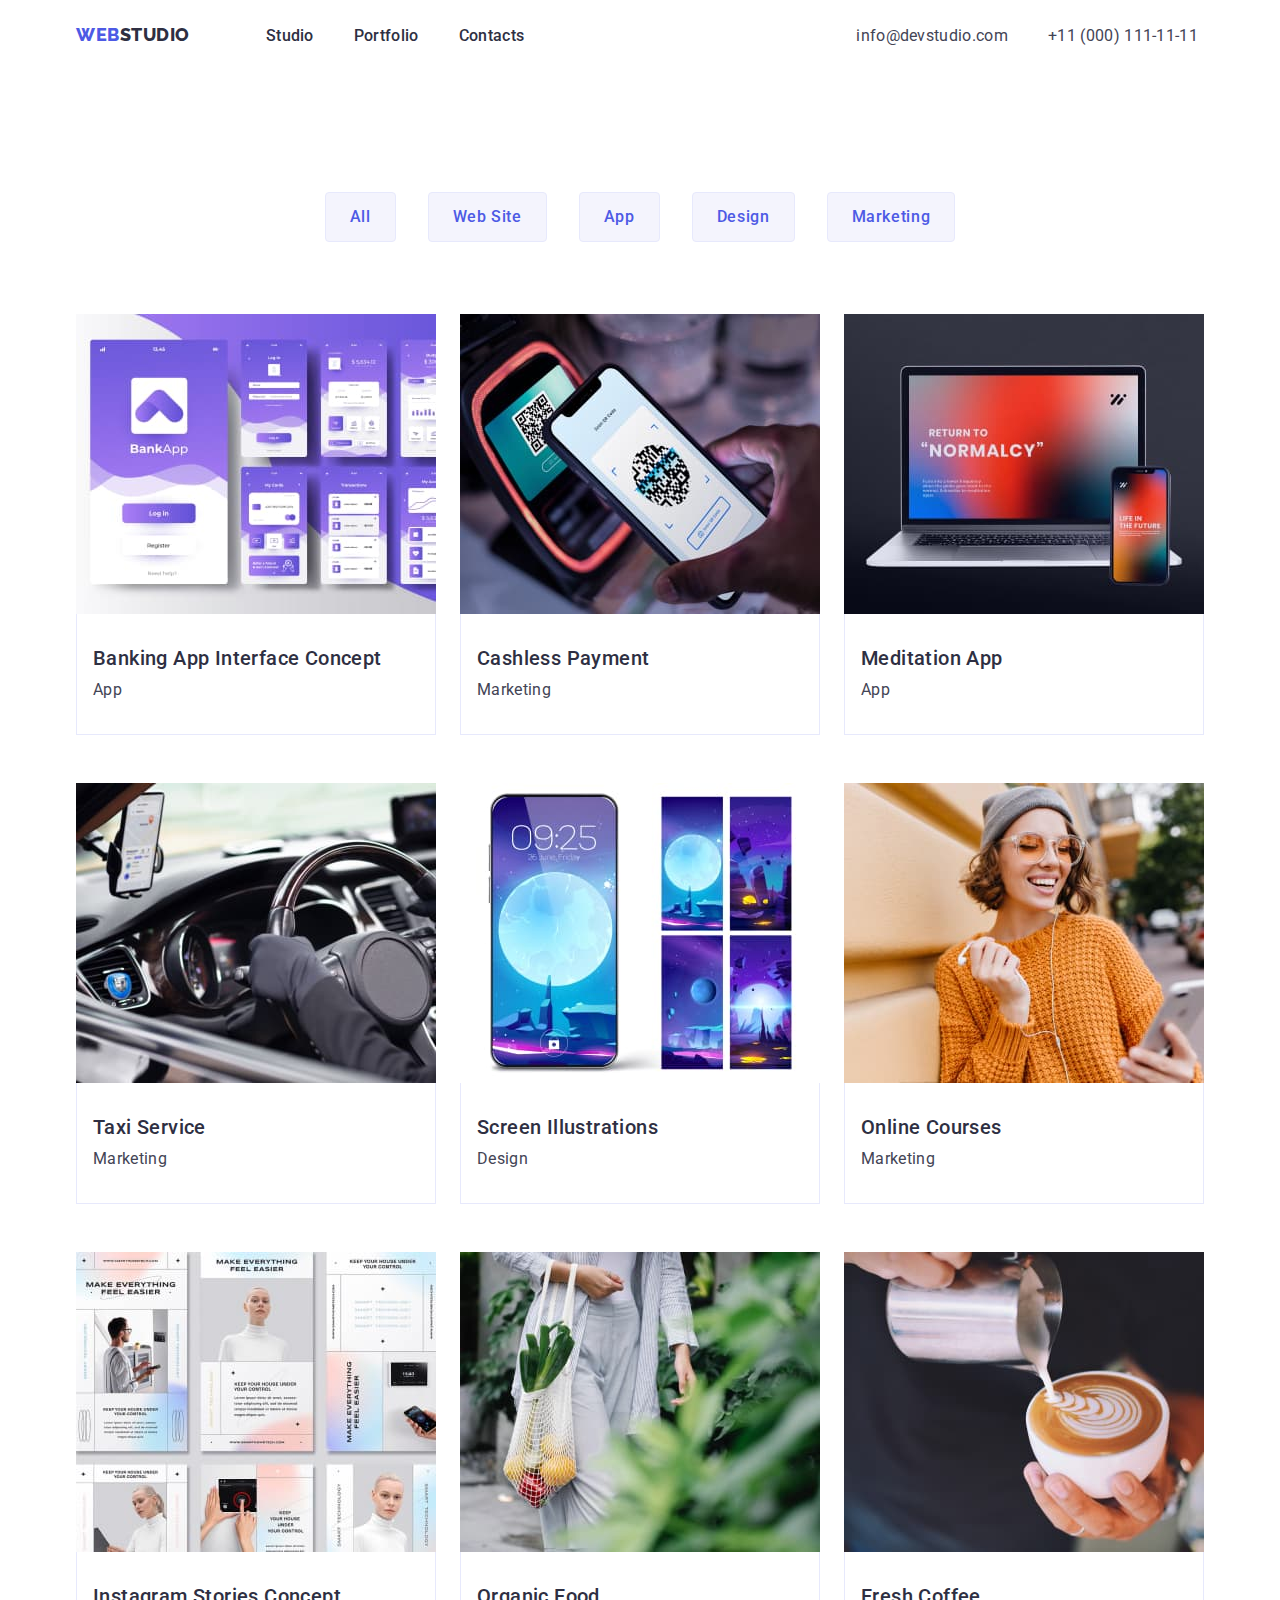
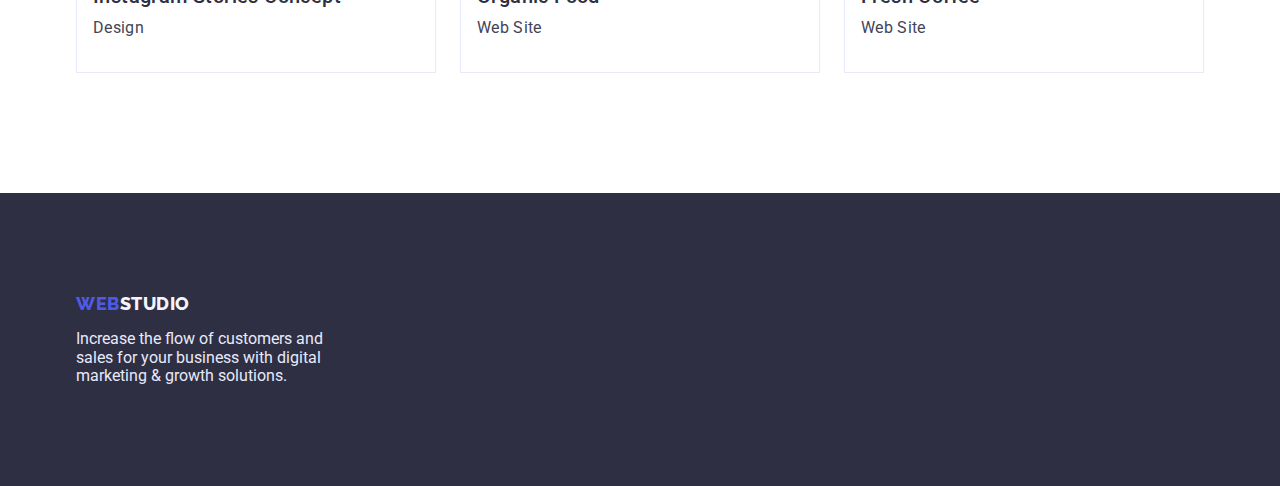
==== portfolio.html @ 3272027f "add index html" ====
<!DOCTYPE html>
<html lang="en">
  <head>
    <meta charset="UTF-8"/>
    <meta http-equiv="X-UA-Compatible" content="IE=edge"/>
    <meta name="viewport" content="width=, initial-scale=1.0"/>
    <title>Document</title>
    <link rel="preconnect" href="https://fonts.googleapis.com">
<link rel="preconnect" href="https://fonts.gstatic.com" crossorigin>
<link href="https://fonts.googleapis.com/css2?family=Raleway:wght@800&family=Roboto:wght@400;500;700;900&display=swap" rel="stylesheet">
<link rel="stylesheet" href="https://cdnjs.cloudflare.com/ajax/libs/modern-normalize/1.1.0/modern-normalize.min.css">
    <link rel="stylesheet" href="./css/styles.css">
  </head>
  <body class="body" id="body">
        <!-- Header -->
        <header class="header">
            <div class="container">
                <nav class="header-nav list">
                <a class="header-logo-web link" href="./index.html">WEB<span class="header-logo-studio link">studio</span></a>
                <ul class="header-list list link">
                    <li class="header-item">
                    <a class="header-link link" href="./index.html">Studio</a></li>
                    <li class="header-item">
                    <a class="header-link link" href="./portfolio.html">Portfolio</a></li>
                    <li class="header-item">
                    <a class="header-link link" href="">Contacts</a></li>
                </ul>
                </nav>
                <address class="address">
                    <ul class="address-list list">
                    <li>
                        <a class="header-mail link" href="mailto:info@devstudio.com">info@devstudio.com</a>
                    </li>
                    <li>
                        <a class="header-mail link" href="tel:+110001111111">+11 (000) 111-11-11</a>
                    </li>
                    </ul>
                </address>
            </div>
          </header>
        <!-- Main -->
        <main>
            <section>
                <h1 hidden>portfolio</h1>
                <div class="container-portfolio">
                        <ul class="portfolio-btn-list list">
                        <li><button class="portfolio-btn" type="button">All</button></li>
                        <li><button class="portfolio-btn" type="button">Web Site</button></li>
                        <li><button class="portfolio-btn" type="button">App</button></li>
                        <li><button class="portfolio-btn" type="button">Design</button></li>
                        <li><button class="portfolio-btn" type="button">Marketing</button></li>
                    </ul>
                    <ul class="portfolio-about list">
                        <li class="portfolio-title">
                                <a class="link" href=""><img src="./images/Project-card-1.jpg" alt="Project-card-1">                       
                                    <div class="portfolio-image">
                                        <h2 class="strategy-title">Banking App Interface Concept</h2>
                                        <p class="strategy-subtitle">App</p>
                                    </div>
                                </a> 
                        </li>
                        <li class="portfolio-title">
                                <a class="link" href=""><img src="./images/Project-card-2.jpg" alt="Project-card-2">
                                    <div class="portfolio-image">
                                        <h2 class="strategy-title">Cashless Payment</h2>
                                        <p class="strategy-subtitle">Marketing</p>
                                    </div>
                                </a>
                        </li>
                       <li class="portfolio-title">
                                <a class="link" href=""><img src="./images/Project-card-3.jpg" alt="Project-card-3">
                                    <div class="portfolio-image">
                                        <h2 class="strategy-title">Meditation App</h2>
                                        <p class="strategy-subtitle">App</p>
                                    </div>
                                </a>
                        </li>                   
                        <li class="portfolio-title">
                                <a class="link" href=""><img src="./images/Project-card-4.jpg" alt="Project-card-1">    
                                    <div class="portfolio-image">
                                        <h2 class="strategy-title">Taxi Service</h2>
                                        <p class="strategy-subtitle">Marketing</p>
                                    </div>
                                </a>
                        </li>
                        <li class="portfolio-title">
                                <a class="link" href=""><img src="./images/Project-card-5.jpg" alt="Project-card-2">
                                    <div class="portfolio-image">
                                        <h2 class="strategy-title">Screen Illustrations</h2>
                                        <p class="strategy-subtitle">Design</p>
                                    </div>
                                </a>
                        </li>
                        <li class="portfolio-title">
                                <a class="link" href=""><img src="./images/Project-card-6.jpg" alt="Project-card-3"> 
                                    <div class="portfolio-image">
                                        <h2 class="strategy-title">Online Courses</h2>
                                        <p class="strategy-subtitle">Marketing</p>
                                    </div>
                                </a>
                        </li>
                        <li class="portfolio-title">
                                <a class="link" href=""><img src="./images/Project-card-7.jpg" alt="Project-card-1">
                                    <div class="portfolio-image">
                                        <h2 class="strategy-title">Instagram Stories Concept</h2>
                                        <p class="strategy-subtitle">Design</p>
                                    </div>
                                </a>
                        </li>
                        <li class="portfolio-title">
                                <a class="link" href=""><img src="./images/Project-card-8.jpg" alt="Project-card-2">
                                    <div class="portfolio-image">
                                        <h2 class="strategy-title">Organic Food</h2>
                                        <p class="strategy-subtitle">Web Site</p>
                                    </div>
                                </a>
                        </li>
                        <li class="portfolio-title">
                                <a class="link" href=""><img src="./images/Project-card-9.jpg" alt="Project-card-3">
                                    <div class="portfolio-image">
                                        <h2 class="strategy-title">Fresh Coffee</h2>
                                        <p class="strategy-subtitle">Web Site</p>
                                    </div>
                                </a>
                        </li>
                    </ul>  
            </section>
        </main>
        <!-- Footer -->
        <footer class="footer">
            <div class="container">
              <div class="footer-position">
              <a class="footer-logo-web link" href="./index.html">WEB<span class="footer-logo-studio">Studio</span></a>
              <p class="footer-logo-text">Increase the flow of customers and sales for your business with digital marketing & growth solutions.</p>
            </div>
            </div>
          </footer>
   </body>
</html>
---- css/styles.css ----
:root {
--IRIS: #4D5AE5;
--OCEAN: #404BBF;
--NAVY-BLUE: #2E2F42;
--GREEN: #31D0AA;
--SLATE: #434455;
--LIGHT-SLATE: #8E8F99;
--CORNFLOWER: #E7E9FC;
--CLOUD: #F4F4FD;
--NAVY-BLUE-MODAL: #2E2F42;
--GREY: #2E2F42;
--WHITE: #FFFFFF;
--DAIRY: #FCFCFC;
}

p,
ul,
li,
h1,
h2,
h3,
h4,
h5,
h6
    {
    margin: 0;
    padding: 0;

}

ul {
    padding-left: 0;
    margin: 0;
}

img {
    display: block;
    max-width: 100%;
    height: auto;
}

body {
    font-family: "Roboto", sans-serif;
    color: #434455;
}

img {
    display: block;
    max-width: 100%;
    height: auto;
}

.link {
    text-decoration: none;
}

.list {
    list-style: none;
}


.container {
    width: 1158px;
    padding-left: 15px;
    padding-right: 15px;
    margin: 0 auto;
    display: flex;
}

/*header*/


.header-logo-web{
    font-family: 'Raleway', sans-serif;;
    font-style: normal;
    font-weight: 800;
    font-size: 18px;
    line-height: 1.17;
    letter-spacing: 0.03em;
    text-transform: uppercase;
    color: var(--IRIS);
    padding-top: 24px;
    padding-bottom: 24px;
    display: flex;
    margin-right: 76px;
}

.header-logo-studio {
    font-family: 'Raleway', sans-serif;
    font-style: normal;
    font-weight: 800;
    font-size: 18px;
    line-height: 1.17;
    letter-spacing: 0.03em;
    text-transform: uppercase;
    color:var(--NAVY-BLUE);
}
.header-list {
    display: flex;
    gap: 40px;
    padding-top: 24px;
    padding-bottom: 24px;
}
.address {
    font-style: normal;
 
}
.address-list {
    display: flex;
  gap: 40px;
  padding-top: 24px;
  padding-bottom: 24px;
  margin-left: 332px;
}

.header-nav {
    display: flex;
}

.header-item {
    display: flex;
    
}

.header-link {
    font-weight: 500;
    font-size: 16px;
    line-height: 1.5;
    letter-spacing: 0.02em;
    color:var(--NAVY-BLUE);
    display: flex;
}
.header-link:hover {
    color:#404bbf;
}
.header-link:focus {
    color:#404bbf;
}

.header-mail {
    font-style: normal;
    font-weight: 400;
    font-size: 16px;
    line-height: 1.5;
    letter-spacing: 0.02em;
    color:var(--SLATE);
    display: flex;
}

.header-mail:hover {
    color:#404bbf;
}
.header-mail:focus {
    color:#404bbf;
}
/*1 Section*/

.order-service {
    background-color:var(--NAVY-BLUE);
    text-align: center;
    padding-top: 188px;
    padding-bottom: 188px;
}

.order-title {
    background-color:var(--NAVY-BLUE);
    font-size: 56px;
    line-height: 1.07;
    text-align: center;
    letter-spacing: 0.02em;
    color: #ffffff;
    margin-top: 0;
    width: 496px;
    margin-left: auto;
    margin-right: auto;
}
/*buttons*/

.header-btn {
    font-family: "Roboto", sans-serif;
    font-weight: 500;
    font-size: 16px;
    line-height: 1.5;
    letter-spacing: 0.04em;
    color: #ffffff;
    cursor: pointer;
    display: inline-block;
    border-radius: 4px;
    background-color:var(--IRIS);
    text-align: center;
    width: 169px;
    height: 56px;
    margin-top: 48px;
}

.header-btn:hover {
    background-color: var(--OCEAN);
}
.header-btn:focus {
    background-color: var(--OCEAN);
}

.portfolio-btn {
    font-family: "Roboto", sans-serif;
    font-weight: 500;
    font-size: 16px;
    line-height: 1.5;
    letter-spacing: 0.04em;
    color:var(--IRIS);
    cursor: pointer;
    
    display: flex;
    flex-direction: row;
    justify-content: center;
    align-items: center;
    padding: 12px 24px;
    background-color:var(--CLOUD);

    border: 1px solid #E7E9FC;
    border-radius: 4px;

}

.portfolio-btn:hover {
    color:var(--WHITE);
    background-color:var(--OCEAN);
}
.portfolio-btn:focus {
    background-color:var(--OCEAN);
    color: var(--WHITE);
}

/*2 Section*/

.section-position {
    margin-top: 120px;
    margin-top: 120px;
    
}
.strategy-position {
    width: calc((100% - 3 * 4px) / 4);
}

.strategy-list {
    display: flex;
    gap: 24px;
    padding: 0;
    margin: 0;
}
.strategy-title {
    font-weight: 500;
    font-size: 20px;
    line-height: 1.2;
    letter-spacing: 0.02em;
    color:var(--NAVY-BLUE);
    margin-bottom: 8px;
    

}
.strategy-subtitle {
    font-size: 16px;
    line-height: 1.5;
    letter-spacing: 0.02em;
    color:var(--SLATE);  
    font-weight: 400;
    
}

.strategy-border {
    text-align: center;
    gap: 32px;
    background-color: #FFFFFF;
    box-shadow: 0px 1px 6px rgba(46, 47, 66, 0.08), 0px 1px 1px rgba(46, 47, 66, 0.16), 0px 2px 1px rgba(46, 47, 66, 0.08);
    border-radius: 0px 0px 4px 4px;
    margin-bottom: 120px;
}

/*3 Section*/

.section-about-position
{
margin-top: 120px;
margin-bottom: 120px;
}

.about-info {
    font-size: 36px;
    line-height: 1.11;
    text-align: center;
    text-transform: capitalize;
    color:var(--NAVY-BLUE);
    margin-bottom: 72px;
}
.about-title {
    display: flex;
    gap: 24px;
}
/*4 Section*/

.hero-container-title 
{

}
.hero {
    font-size: 36px;
    line-height: 1.11;
    text-align: center;
    letter-spacing: 0.02em;
    text-transform: capitalize;
    color:var(--NAVY-BLUE);
    padding-top: 120px;
    margin-bottom: 72px;
}
.hero-container {
    background-color:var(--CLOUD);
    margin-top: 120px;
    text-align: center;
}
.hero-list {
    display: flex;
    text-align: center;
    margin-bottom: 120px;
    gap: 32px;
}
.hero-title {
    font-weight: 500;
    font-size: 20px;
    line-height: 1.2;
    letter-spacing: 0.02em;
    color:var(--NAVY-BLUE);
    margin-bottom: 8px;
}
.hero-subtitle {
    font-size: 16px;
    line-height: 1.5;
    letter-spacing: 0.02em;
    color:var(--SLATE);  
    font-weight: 400;
    
}
.hero-border {
    text-align: center;
    gap: 32px;
    background-color: #FFFFFF;
    box-shadow: 0px 1px 6px rgba(46, 47, 66, 0.08), 0px 1px 1px rgba(46, 47, 66, 0.16), 0px 2px 1px rgba(46, 47, 66, 0.08);
    border-radius: 0px 0px 4px 4px;
   
}

.hero-content {
    padding-top: 32px;
    padding-bottom: 32px;
}

/*3 Portfolio */

.container-portfolio {
    width: 1158px;
    padding-left: 15px;
    padding-right: 15px;
    margin: auto;
    text-align: center;
}

.portfolio-btn-list {
    display: flex;
    margin-top: 120px;
    margin-bottom: 72px;
    gap: 32px;
    justify-content: center;
    align-items: center;
    border: transparent;
    text-transform: none;

}

.portfoio-buttons-head { 
}

.portfolio-about {
    display: flex;
    flex-wrap: wrap;
    row-gap: 48px;
    column-gap: 24px;
    margin-bottom: 120px;
}

.portfolio-about > .portfolio-title {
    flex-basis: calc(100%/3-(24px));
    text-align: left;

}
.portfolio-image {
    border: 1px solid var(--CORNFLOWER);
    border-top: none;
    padding-left: 16px;
    padding-top: 32px;
    padding-bottom: 32px;
}
.portfolio-border {
    border-radius: 4px;
    box-sizing: border-box;
    border: 1px solid #E7E9FC;
    border-top: none;
}


.portfolio-card {
  
}


/*footer*/
.footer {
    background-color:var(--NAVY-BLUE);
}

.footer-position {
    width: 264px;
    padding-top: 100px;
}

.footer-logo-web {
    font-family: 'Raleway', sans-serif;;
    font-style: normal;
    font-weight: 800;
    font-size: 18px;
    line-height: 1.17;
    letter-spacing: 0.03em;
    text-transform: uppercase;
    color: var(--IRIS);
}

.footer-logo-studio {
    color: #f4f4fd;
}
.footer-logo-text {
    color: var(--CORNFLOWER);
    margin-top: 16px;
    padding-bottom: 100px;
}
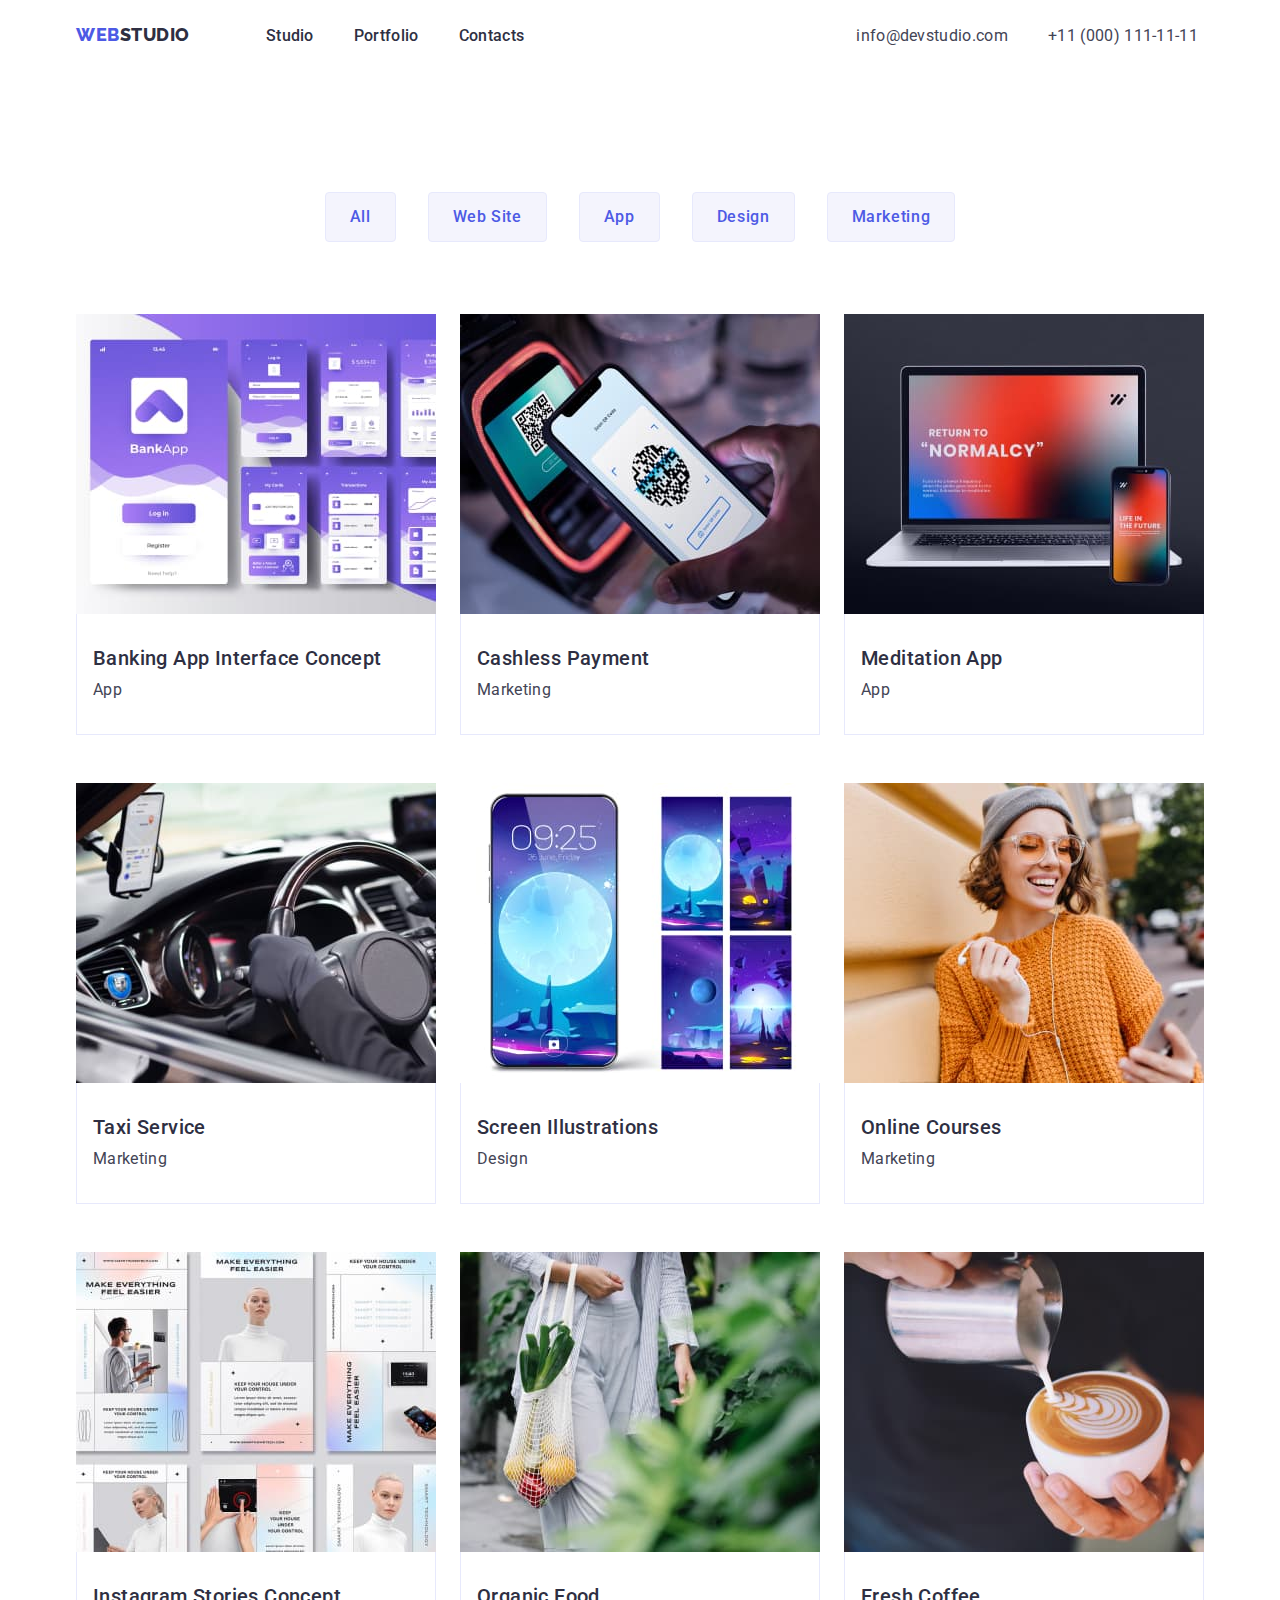
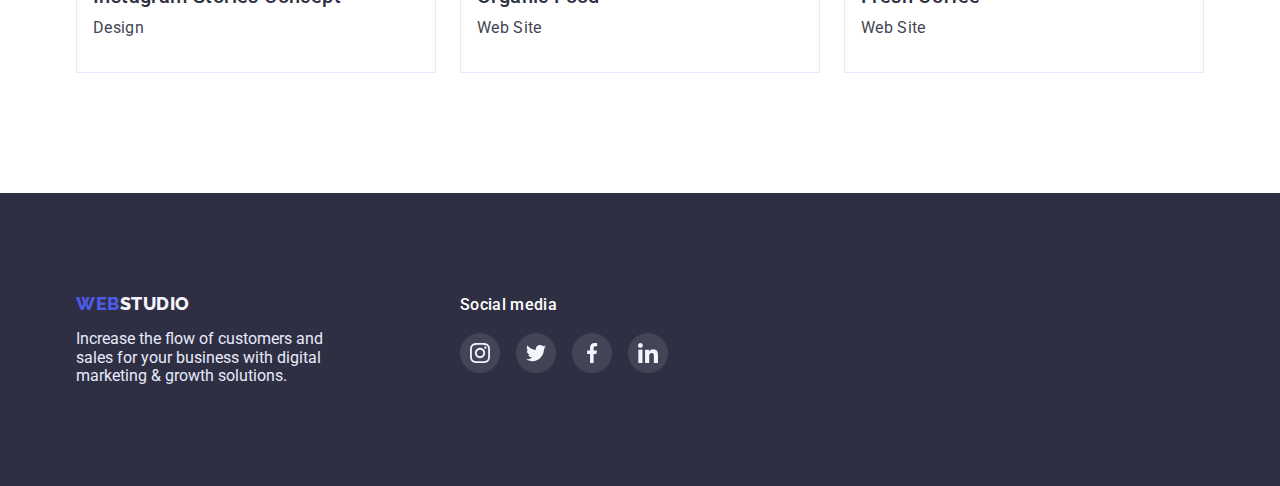
==== commit ec455cdd: "portfolio footer add" ====
--- a/portfolio.html
+++ b/portfolio.html
@@ -133,6 +133,41 @@
               <a class="footer-logo-web link" href="./index.html">WEB<span class="footer-logo-studio">Studio</span></a>
               <p class="footer-logo-text">Increase the flow of customers and sales for your business with digital marketing & growth solutions.</p>
             </div>
+            <div class="footer-soc">
+                <h3 class="footer-soc-title">Social media</h3>
+                  <p>
+                    <ul class="footer-soc-list list">
+                        <li class="footer-team-soc-item">
+                          <a class="footer-team-soc-link link" href="">
+                            <svg width="20" height="20" class="footer-team-soc-icon">
+                              <use href="./images/symbol-defs.svg#icon-instagram"></use>
+                            </svg>
+                          </a>
+                      </li>
+                      <li class="footer-team-soc-item">
+                        <a class="footer-team-soc-link link" href="">
+                          <svg width="20" height="20" class="footer-team-soc-icon">
+                            <use href="./images/symbol-defs.svg#icon-twitter"></use>
+                          </svg>
+                        </a>
+                      </li>
+                      <li class="footer-team-soc-item">
+                        <a class="footer-team-soc-link link" href="">
+                          <svg width="20" height="20" class="footer-team-soc-icon">
+                            <use href="./images/symbol-defs.svg#icon-facebook"></use>
+                          </svg>
+                        </a>
+                      </li>
+                      <li class="footer-team-soc-item">
+                        <a class="footer-team-soc-link link" href="">
+                          <svg width="20" height="20" class="footer-team-soc-icon">
+                            <use href="./images/symbol-defs.svg#icon-linkedin"></use>
+                          </svg>
+                        </a>
+                      </li>
+                    </ul>
+                  </p>
+            </div>
             </div>
           </footer>
    </body>
--- a/css/styles.css
+++ b/css/styles.css
@@ -120,7 +120,6 @@
 
 .header-item {
     display: flex;
-    
 }
 
 .header-link {
@@ -131,6 +130,7 @@
     color:var(--NAVY-BLUE);
     display: flex;
 }
+
 .header-link:hover {
     color:#404bbf;
 }
@@ -158,13 +158,21 @@
 
 .order-service {
     background-color:var(--NAVY-BLUE);
+    background-image: linear-gradient(
+        rgba(46, 47, 66, 0.7),
+        rgba(46, 47, 66, 0.7)
+    ),      
+    url(../images/people-office-1.jpg);
+    background-repeat: no-repeat;
+    background-position: center;
+    background-size: cover;
     text-align: center;
     padding-top: 188px;
     padding-bottom: 188px;
+
 }
 
 .order-title {
-    background-color:var(--NAVY-BLUE);
     font-size: 56px;
     line-height: 1.07;
     text-align: center;
@@ -225,10 +233,12 @@
 .portfolio-btn:hover {
     color:var(--WHITE);
     background-color:var(--OCEAN);
+    box-shadow: 0px 3px 1px rgba(0, 0, 0, 0.1), 0px 2px 1px rgba(0, 0, 0, 0.08), 0px 2px 2px rgba(0, 0, 0, 0.12);
 }
 .portfolio-btn:focus {
     background-color:var(--OCEAN);
     color: var(--WHITE);
+    box-shadow: 0px 3px 1px rgba(0, 0, 0, 0.1), 0px 2px 1px rgba(0, 0, 0, 0.08), 0px 2px 2px rgba(0, 0, 0, 0.12);
 }
 
 /*2 Section*/
@@ -238,7 +248,7 @@
     margin-top: 120px;
     
 }
-.strategy-position {
+.strategy-position::before {
     width: calc((100% - 3 * 4px) / 4);
 }
 
@@ -276,6 +286,24 @@
     margin-bottom: 120px;
 }
 
+.strategy-wrap {
+    display: flex;
+    justify-content: center;
+    align-items: center;
+    width: 264px;
+    height: 112px;
+    background: var(--CLOUD);
+    border-radius: 4px;
+    margin-bottom: 8px;
+    padding-top: 24px;
+    padding-bottom: 24px;
+}
+
+.strategy-icons {
+    width: 64px;
+    height: 64px;
+}
+
 /*3 Section*/
 
 .section-about-position
@@ -345,7 +373,6 @@
     background-color: #FFFFFF;
     box-shadow: 0px 1px 6px rgba(46, 47, 66, 0.08), 0px 1px 1px rgba(46, 47, 66, 0.16), 0px 2px 1px rgba(46, 47, 66, 0.08);
     border-radius: 0px 0px 4px 4px;
-   
 }
 
 .hero-content {
@@ -353,7 +380,42 @@
     padding-bottom: 32px;
 }
 
-/*3 Portfolio */
+/* SOCIAL */
+
+.team-soc-list {
+    display: flex;
+    justify-content: center;
+    gap: 24px;
+    margin-top: 8px;
+}
+.team-soc-item {
+    width: 40px;
+    height: 40px;
+}
+
+.team-soc-link {
+    width: 100%;
+    height: 100%;
+    border-radius: 50%;
+    background-color:var(--IRIS);
+    display: flex;
+    align-items: center;
+    justify-content: center;
+}
+
+.team-soc-icon {
+    fill: var(--CLOUD);
+}
+
+.team-soc-link:hover {
+    background-color:var(--OCEAN);
+} 
+.team-soc-link:focus {
+    background-color: var(--OCEAN);
+}
+
+
+/* Portfolio */
 
 .container-portfolio {
     width: 1158px;
@@ -398,6 +460,14 @@
     padding-top: 32px;
     padding-bottom: 32px;
 }
+
+.portfolio-title:hover {
+    box-shadow: 0px 1px 6px rgba(46, 47, 66, 0.08), 0px 1px 1px rgba(46, 47, 66, 0.16), 0px 2px 1px rgba(46, 47, 66, 0.08);
+}
+.portfolio-title:focus {
+    box-shadow: 0px 1px 6px rgba(46, 47, 66, 0.08), 0px 1px 1px rgba(46, 47, 66, 0.16), 0px 2px 1px rgba(46, 47, 66, 0.08);
+}
+
 .portfolio-border {
     border-radius: 4px;
     box-sizing: border-box;
@@ -405,11 +475,44 @@
     border-top: none;
 }
 
-
 .portfolio-card {
   
 }
 
+/*customers*/
+
+.customers {
+   font-style: normal;
+    font-weight: 700;
+    font-size: 36px;
+    line-height: 40px;
+    text-align: center;
+    letter-spacing: 0.02em;
+    text-transform: capitalize;
+    color: #2E2F42; 
+    padding-top: 120px;
+    margin-bottom: 72px;
+}
+
+.customers-content {
+    padding-bottom: 120px;
+    column-gap: 24px;
+}
+.customers-list {
+    width: 168px;
+    height: 88px;
+    border: 1px solid #8E8F99;
+    border-radius: 4px;   
+}
+
+.customers-icon {
+    align-items: center;
+    justify-content: center;
+    margin-top: 16px;
+    margin-bottom: 16px;
+    margin-left: 32px;
+    margin-right: 32px;
+}
 
 /*footer*/
 .footer {
@@ -439,4 +542,55 @@
     color: var(--CORNFLOWER);
     margin-top: 16px;
     padding-bottom: 100px;
+}
+
+/*footer-soc*/
+
+.footer-soc {
+    width: 208px;
+    height: 80px;
+    margin-top: 100px;
+    margin-left: 120px;
+}
+
+.footer-soc-title
+{
+    font-style: normal;
+    font-weight: 500;
+    font-size: 16px;
+    line-height: 24px;
+    letter-spacing: 0.02em;
+    color: #FFFFFF;
+}
+
+.footer-soc-list {
+    display: flex;
+    justify-content: center;
+    gap: 16px;
+    margin-top: 16px;
+}
+.footer-team-soc-item {
+    width: 40px;
+    height: 40px;
+}
+
+.footer-team-soc-link {
+    width: 100%;
+    height: 100%;
+    border-radius: 50%;
+    background-color: rgba(255, 255, 255, 0.1);
+    display: flex;
+    align-items: center;
+    justify-content: center;
+}
+
+.footer-team-soc-icon {
+    fill: var(--CLOUD);
+}
+
+.footer-team-soc-link:hover {
+    background-color:var(--GREEN);
+} 
+.footer-team-soc-link:focus {
+    background-color: var(--GREEN);
 }